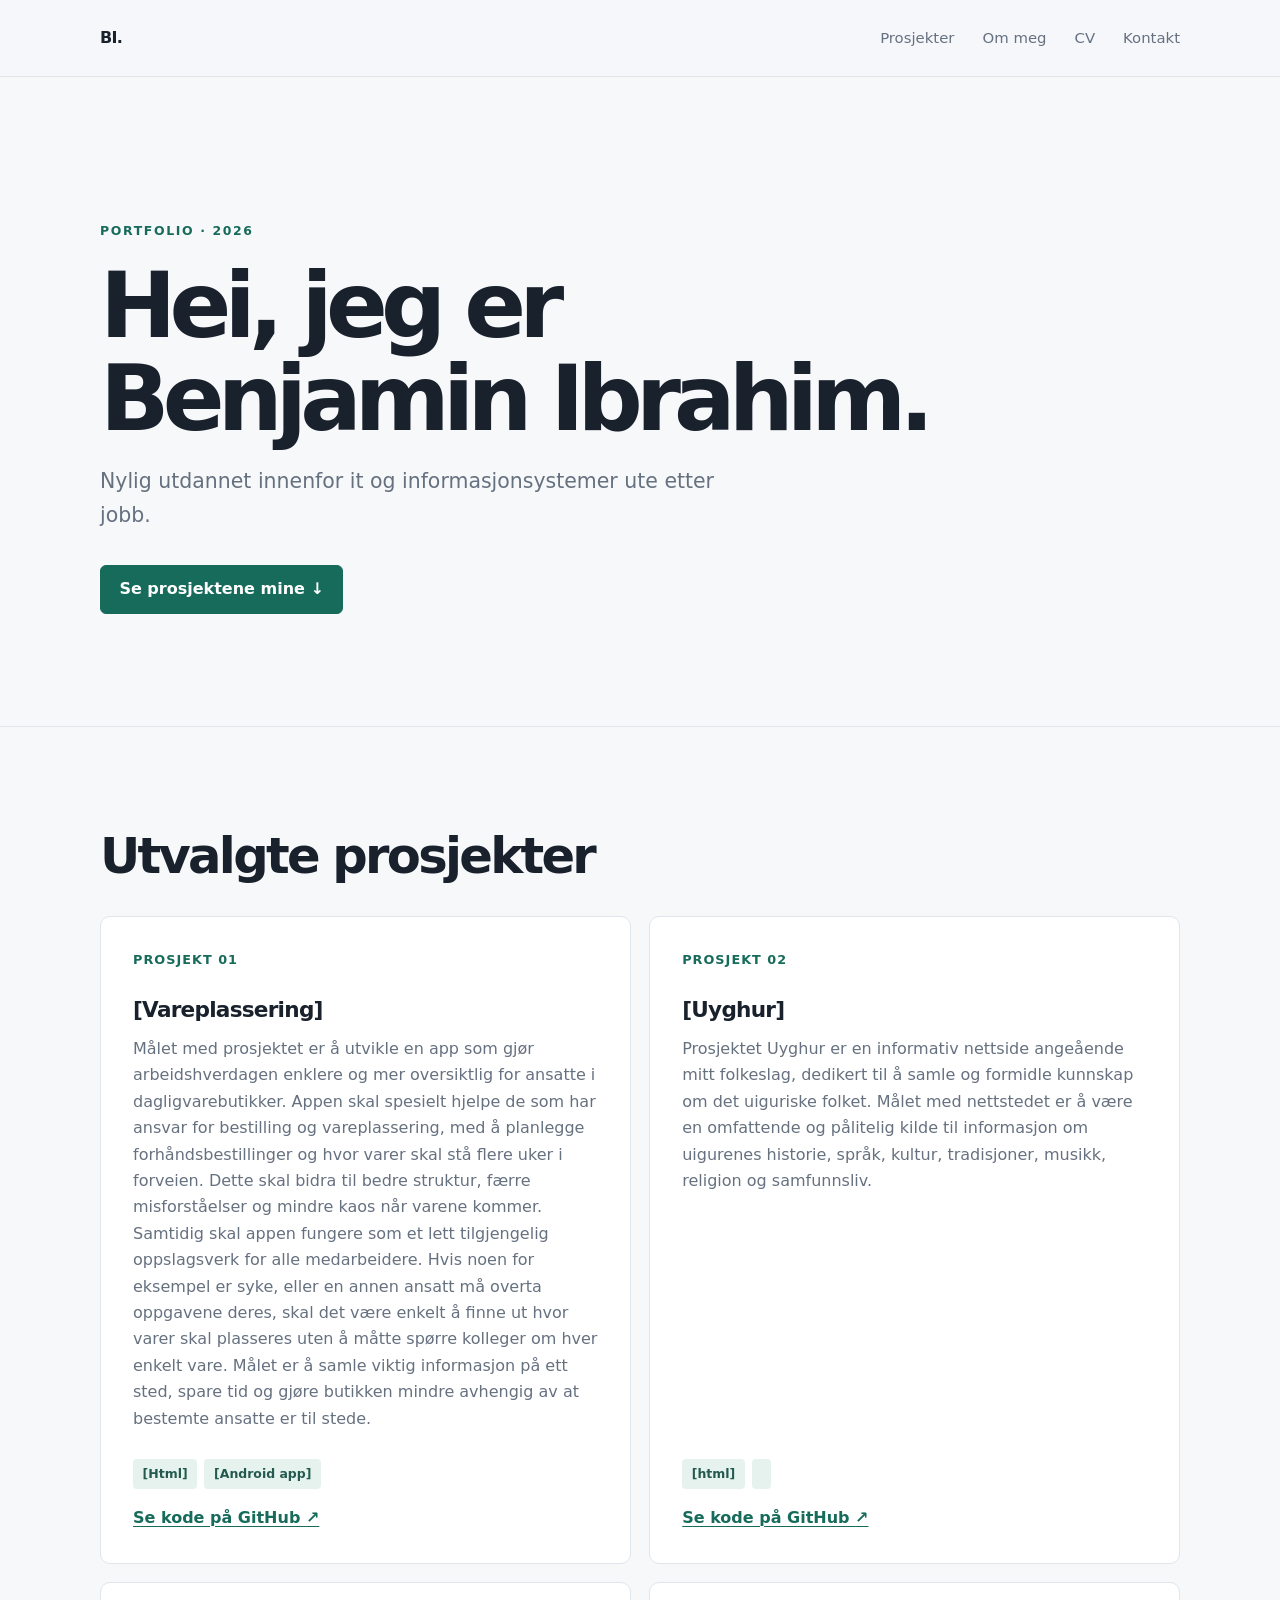
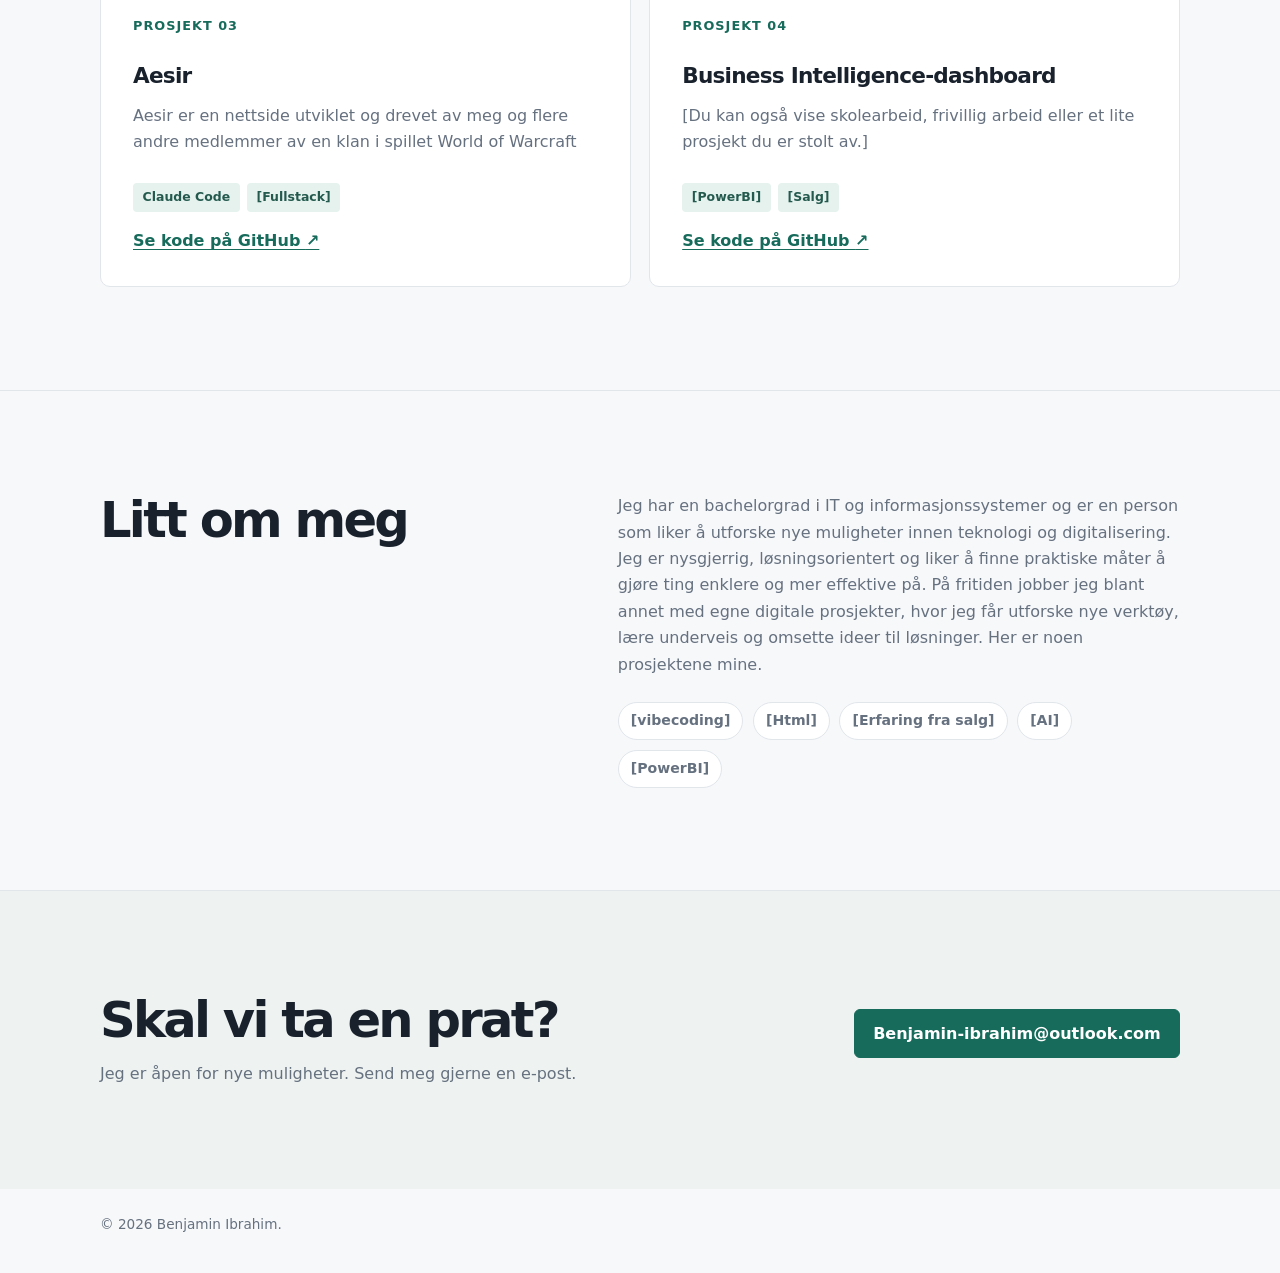
==== index.html @ 0f931510 "Add files via upload" ====
<!doctype html>
<html lang="no">
<head>
  <meta charset="utf-8">
  <meta name="viewport" content="width=device-width, initial-scale=1">
  <meta name="description" content="Portfolio med prosjekter, ferdigheter og kontaktinformasjon.">
  <meta name="theme-color" content="#f7f8fa">
  <title>Benjamin Ibrahim — Portfolio</title>
  <style>
    :root {
      color-scheme: light;
      --background: #f7f8fa;
      --surface: #fff;
      --text: #19212c;
      --muted: #667180;
      --line: #e1e6eb;
      --accent: #176b5b;
      --accent-soft: #e5f2ee;
      --max-width: 1080px;
    }

    * { box-sizing: border-box; }

    html { scroll-behavior: smooth; }

    body {
      margin: 0;
      background: var(--background);
      color: var(--text);
      font-family: Inter, ui-sans-serif, system-ui, -apple-system, BlinkMacSystemFont, "Segoe UI", sans-serif;
      font-size: 16px;
      line-height: 1.65;
      -webkit-font-smoothing: antialiased;
    }

    a { color: inherit; }

    a:focus-visible {
      outline: 3px solid #e2a23a;
      outline-offset: 4px;
      border-radius: 3px;
    }

    .skip-link {
      position: absolute;
      top: -100px;
      left: 1rem;
      z-index: 2;
      padding: .65rem 1rem;
      background: var(--surface);
    }

    .skip-link:focus { top: 1rem; }

    .container {
      width: min(calc(100% - 3rem), var(--max-width));
      margin-inline: auto;
    }

    .site-header {
      border-bottom: 1px solid var(--line);
      background: rgb(247 248 250 / 92%);
    }

    .navigation {
      min-height: 76px;
      display: flex;
      align-items: center;
      justify-content: space-between;
      gap: 2rem;
    }

    .brand {
      font-weight: 750;
      letter-spacing: -.04em;
      text-decoration: none;
    }

    .nav-links {
      display: flex;
      gap: 1.75rem;
      margin: 0;
      padding: 0;
      list-style: none;
    }

    .nav-links a {
      color: var(--muted);
      font-size: .93rem;
      text-decoration: none;
    }

    .nav-links a:hover, .text-link:hover { color: var(--accent); }

    main { overflow: hidden; }

    .hero {
      padding-block: clamp(5rem, 12vw, 9rem) clamp(4.5rem, 9vw, 7rem);
    }

    .eyebrow {
      margin: 0 0 1.1rem;
      color: var(--accent);
      font-size: .78rem;
      font-weight: 750;
      letter-spacing: .13em;
      text-transform: uppercase;
    }

    h1, h2, h3, p { margin-top: 0; }

    h1 {
      max-width: 850px;
      margin-bottom: 1.25rem;
      font-size: clamp(2.8rem, 7.4vw, 5.7rem);
      line-height: 1.02;
      letter-spacing: -.075em;
    }

    .hero-copy {
      max-width: 620px;
      margin-bottom: 2rem;
      color: var(--muted);
      font-size: clamp(1.08rem, 2vw, 1.28rem);
    }

    .button {
      display: inline-flex;
      align-items: center;
      justify-content: center;
      min-height: 48px;
      padding: .65rem 1.15rem;
      border: 1px solid var(--accent);
      border-radius: 6px;
      background: var(--accent);
      color: white;
      font-weight: 700;
      text-decoration: none;
      transition: background-color .18s ease, transform .18s ease;
    }

    .button:hover {
      transform: translateY(-2px);
      background: #105448;
    }

    .section {
      padding-block: clamp(4rem, 8vw, 6.5rem);
      border-top: 1px solid var(--line);
    }

    .section-heading {
      display: flex;
      align-items: end;
      justify-content: space-between;
      gap: 2rem;
      margin-bottom: 2rem;
    }

    .section-heading h2, .about h2, .contact h2 {
      margin-bottom: 0;
      font-size: clamp(2rem, 4.5vw, 3.1rem);
      line-height: 1.1;
      letter-spacing: -.055em;
    }

    .section-note {
      max-width: 390px;
      margin-bottom: .15rem;
      color: var(--muted);
    }

    .project-grid {
      display: grid;
      grid-template-columns: repeat(2, minmax(0, 1fr));
      gap: 1.15rem;
    }

    .project-card {
      min-height: 290px;
      display: flex;
      flex-direction: column;
      padding: clamp(1.4rem, 3vw, 2rem);
      border: 1px solid var(--line);
      border-radius: 10px;
      background: var(--surface);
      transition: border-color .18s ease, transform .18s ease;
    }

    .project-card:hover {
      transform: translateY(-3px);
      border-color: #b6cbc5;
    }

    .project-number {
      margin-bottom: 1.35rem;
      color: var(--accent);
      font-size: .8rem;
      font-weight: 750;
      letter-spacing: .08em;
    }

    .project-card h3 {
      margin-bottom: .55rem;
      font-size: 1.35rem;
      letter-spacing: -.035em;
    }

    .project-card p { color: var(--muted); }

    .tags {
      display: flex;
      flex-wrap: wrap;
      gap: .45rem;
      margin-top: auto;
      padding-top: .7rem;
    }

    .tag {
      padding: .28rem .6rem;
      border-radius: 4px;
      background: var(--accent-soft);
      color: #245a4e;
      font-size: .78rem;
      font-weight: 650;
    }

    .text-link {
      width: fit-content;
      margin-top: 1rem;
      color: var(--accent);
      font-weight: 700;
      text-decoration-thickness: 1px;
      text-underline-offset: 3px;
    }

    .about-layout {
      display: grid;
      grid-template-columns: minmax(0, .85fr) minmax(0, 1.15fr);
      gap: clamp(2rem, 8vw, 7rem);
    }

    .about-copy { color: var(--muted); }

    .about-copy p:last-child { margin-bottom: 0; }

    .skills {
      display: flex;
      flex-wrap: wrap;
      gap: .6rem;
      margin-top: 1.5rem;
    }

    .skill {
      padding: .4rem .75rem;
      border: 1px solid var(--line);
      border-radius: 999px;
      background: var(--surface);
      font-size: .88rem;
      font-weight: 600;
    }

    .contact {
      padding-block: clamp(4rem, 8vw, 6.5rem);
      border-top: 1px solid var(--line);
      background: #eef3f1;
    }

    .contact-layout {
      display: flex;
      align-items: center;
      justify-content: space-between;
      gap: 2rem;
    }

    .contact p {
      max-width: 480px;
      margin: .8rem 0 0;
      color: var(--muted);
    }

    footer {
      padding-block: 1.5rem;
      color: var(--muted);
      font-size: .85rem;
    }

    @media (max-width: 680px) {
      .container { width: min(calc(100% - 2rem), var(--max-width)); }
      .navigation { min-height: 68px; gap: 1rem; }
      .nav-links { gap: .9rem; }
      .nav-links a { font-size: .83rem; }
      .section-heading, .contact-layout { align-items: flex-start; flex-direction: column; }
      .project-grid, .about-layout { grid-template-columns: 1fr; }
      .project-card { min-height: 260px; }
    }

    @media (prefers-reduced-motion: reduce) {
      *, *::before, *::after {
        scroll-behavior: auto !important;
        transition-duration: .01ms !important;
      }
    }
  </style>
</head>
<body>
  <a class="skip-link" href="#innhold">Hopp til innhold</a>
  <header class="site-header">
    <nav class="navigation container" aria-label="Hovedmeny">
      <a class="brand" href="#" aria-label="Benjamin Ibrahim – forsiden">BI.</a>
      <ul class="nav-links">
        <li><a href="#prosjekter">Prosjekter</a></li>
        <li><a href="#om-meg">Om meg</a></li>
        <li><a href="cv.html">CV</a></li>
        <li><a href="#kontakt">Kontakt</a></li>
      </ul>
    </nav>
  </header>

  <main id="innhold">
    <section class="hero container" aria-labelledby="intro-title">
      <p class="eyebrow">Portfolio · 2026</p>
      <h1 id="intro-title">Hei, jeg er Benjamin Ibrahim.</h1>
      <p class="hero-copy">Nylig utdannet innenfor it og informasjonsystemer ute etter jobb.</p>
      <a class="button" href="#prosjekter">Se prosjektene mine <span aria-hidden="true">&nbsp;↓</span></a>
    </section>

    <section class="section" id="prosjekter" aria-labelledby="projects-title">
      <div class="container">
        <div class="section-heading">
          <h2 id="projects-title">Utvalgte prosjekter</h2>
    
        </div>
        <div class="project-grid">
          <article class="project-card">
            <span class="project-number">PROSJEKT 01</span>
            <h3>[Vareplassering]</h3>
            <p>Målet med prosjektet er å utvikle en app som gjør arbeidshverdagen enklere og mer oversiktlig for ansatte i dagligvarebutikker. Appen skal spesielt hjelpe de som har ansvar for bestilling og vareplassering, med å planlegge forhåndsbestillinger og hvor varer skal stå flere uker i forveien. Dette skal bidra til bedre struktur, færre misforståelser og mindre kaos når varene kommer.

Samtidig skal appen fungere som et lett tilgjengelig oppslagsverk for alle medarbeidere. Hvis noen for eksempel er syke, eller en annen ansatt må overta oppgavene deres, skal det være enkelt å finne ut hvor varer skal plasseres uten å måtte spørre kolleger om hver enkelt vare. Målet er å samle viktig informasjon på ett sted, spare tid og gjøre butikken mindre avhengig av at bestemte ansatte er til stede.</p>
            <div class="tags" aria-label="Teknologier">
              <span class="tag">[Html]</span>
              <span class="tag">[Android app]</span>
            </div>
            <a class="text-link" href="https://github.com/" target="_blank" rel="noreferrer">Se kode på GitHub <span aria-hidden="true">↗</span></a>
          </article>
          <article class="project-card">
            <span class="project-number">PROSJEKT 02</span>
            <h3>[Uyghur]</h3>
            <p>Prosjektet Uyghur er en informativ nettside angeående mitt folkeslag, dedikert til å samle og formidle kunnskap om det uiguriske folket. Målet med nettstedet er å være en omfattende og pålitelig kilde til informasjon om uigurenes historie, språk, kultur, tradisjoner, musikk, religion og samfunnsliv.</p>
            <div class="tags" aria-label="Teknologier">
              <span class="tag">[html]</span>
              <span class="tag"></span>
            </div>
            <a class="text-link" href="https://github.com/" target="_blank" rel="noreferrer">Se kode på GitHub <span aria-hidden="true">↗</span></a>
          </article>
          <article class="project-card">
            <span class="project-number">PROSJEKT 03</span>
            <h3>Aesir</h3>
            <p>Aesir er en nettside utviklet og drevet av meg og flere andre medlemmer av en klan i spillet World of Warcraft</p>
            <div class="tags" aria-label="Teknologier">
              <span class="tag">Claude Code</span>
              <span class="tag">[Fullstack]</span>
            </div>
            <a class="text-link" href="https://github.com/" target="_blank" rel="noreferrer">Se kode på GitHub <span aria-hidden="true">↗</span></a>
          </article>
          <article class="project-card">
            <span class="project-number">PROSJEKT 04</span>
            <h3>Business Intelligence-dashboard</h3>
            <p>[Du kan også vise skolearbeid, frivillig arbeid eller et lite prosjekt du er stolt av.]</p>
            <div class="tags" aria-label="Teknologier">
              <span class="tag">[PowerBI]</span>
              <span class="tag">[Salg]</span>
            </div>
            <a class="text-link" href="https://github.com/" target="_blank" rel="noreferrer">Se kode på GitHub <span aria-hidden="true">↗</span></a>
          </article>
        </div>
      </div>
    </section>

    <section class="section about" id="om-meg" aria-labelledby="about-title">
      <div class="container about-layout">
        <h2 id="about-title">Litt om meg</h2>
        <div class="about-copy">
          <p>Jeg har en bachelorgrad i IT og informasjonssystemer og er en person som liker å utforske nye muligheter innen teknologi og digitalisering. Jeg er nysgjerrig, løsningsorientert og liker å finne praktiske måter å gjøre ting enklere og mer effektive på. På fritiden jobber jeg blant annet med egne digitale prosjekter, hvor jeg får utforske nye verktøy, lære underveis og omsette ideer til løsninger. Her er noen prosjektene mine.</p>
          <p></p>
          <div class="skills" aria-label="Ferdigheter">
            <span class="skill">[vibecoding]</span>
            <span class="skill">[Html]</span>
            <span class="skill">[Erfaring fra salg]</span>
            <span class="skill">[AI]</span>
            <span class="skill">[PowerBI]</span>
          </div>
        </div>
      </div>
    </section>

    <section class="contact" id="kontakt" aria-labelledby="contact-title">
      <div class="container contact-layout">
        <div>
          <h2 id="contact-title">Skal vi ta en prat?</h2>
          <p>Jeg er åpen for nye muligheter. Send meg gjerne en e-post.</p>
        </div>
        <div>
          <a class="button" href="mailto:epost@eksempel.no">Benjamin-ibrahim@outlook.com</a>
          <p><a class="text-link" href="https://www.linkedin.com/" target="_blank" rel="noreferrer"></span></a></p>
        </div>
      </div>
    </section>
  </main>

  <footer class="container">
    <p>© 2026 Benjamin Ibrahim.</p>
  </footer>
</body>
</html>
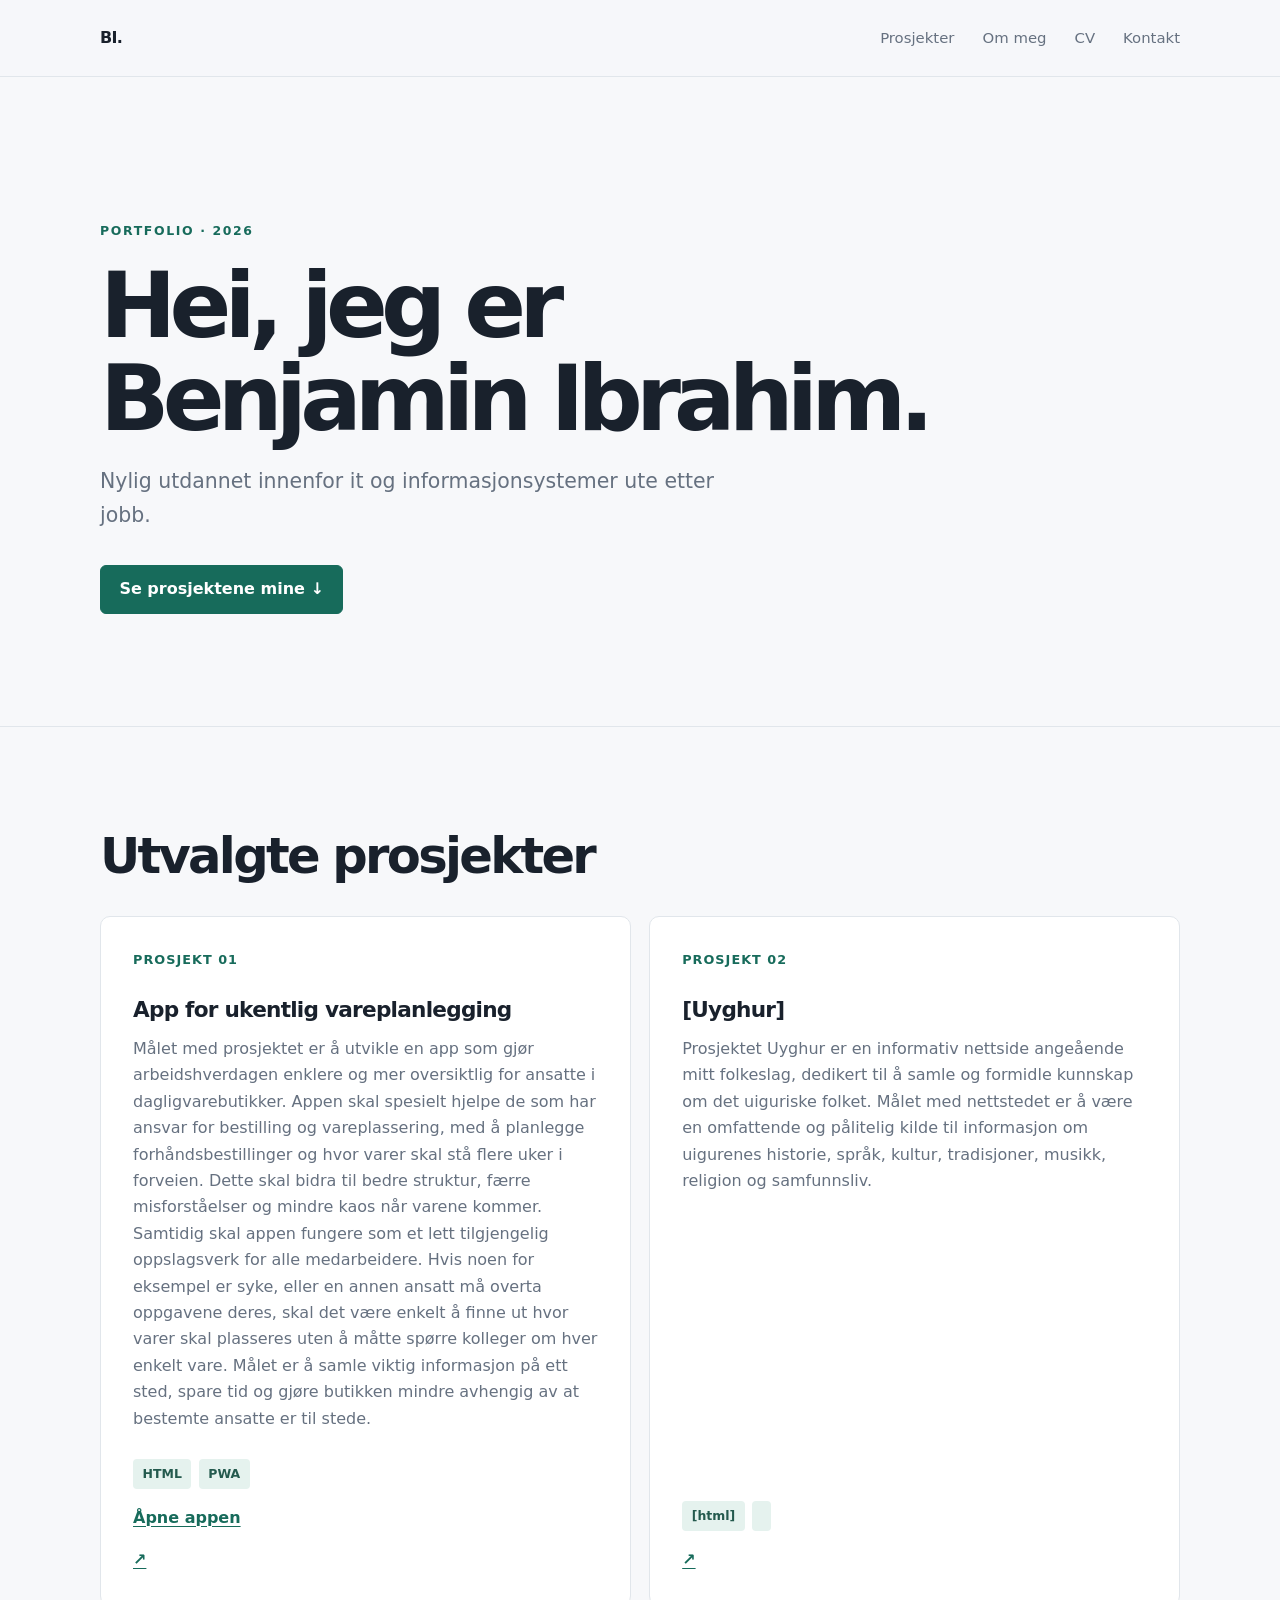
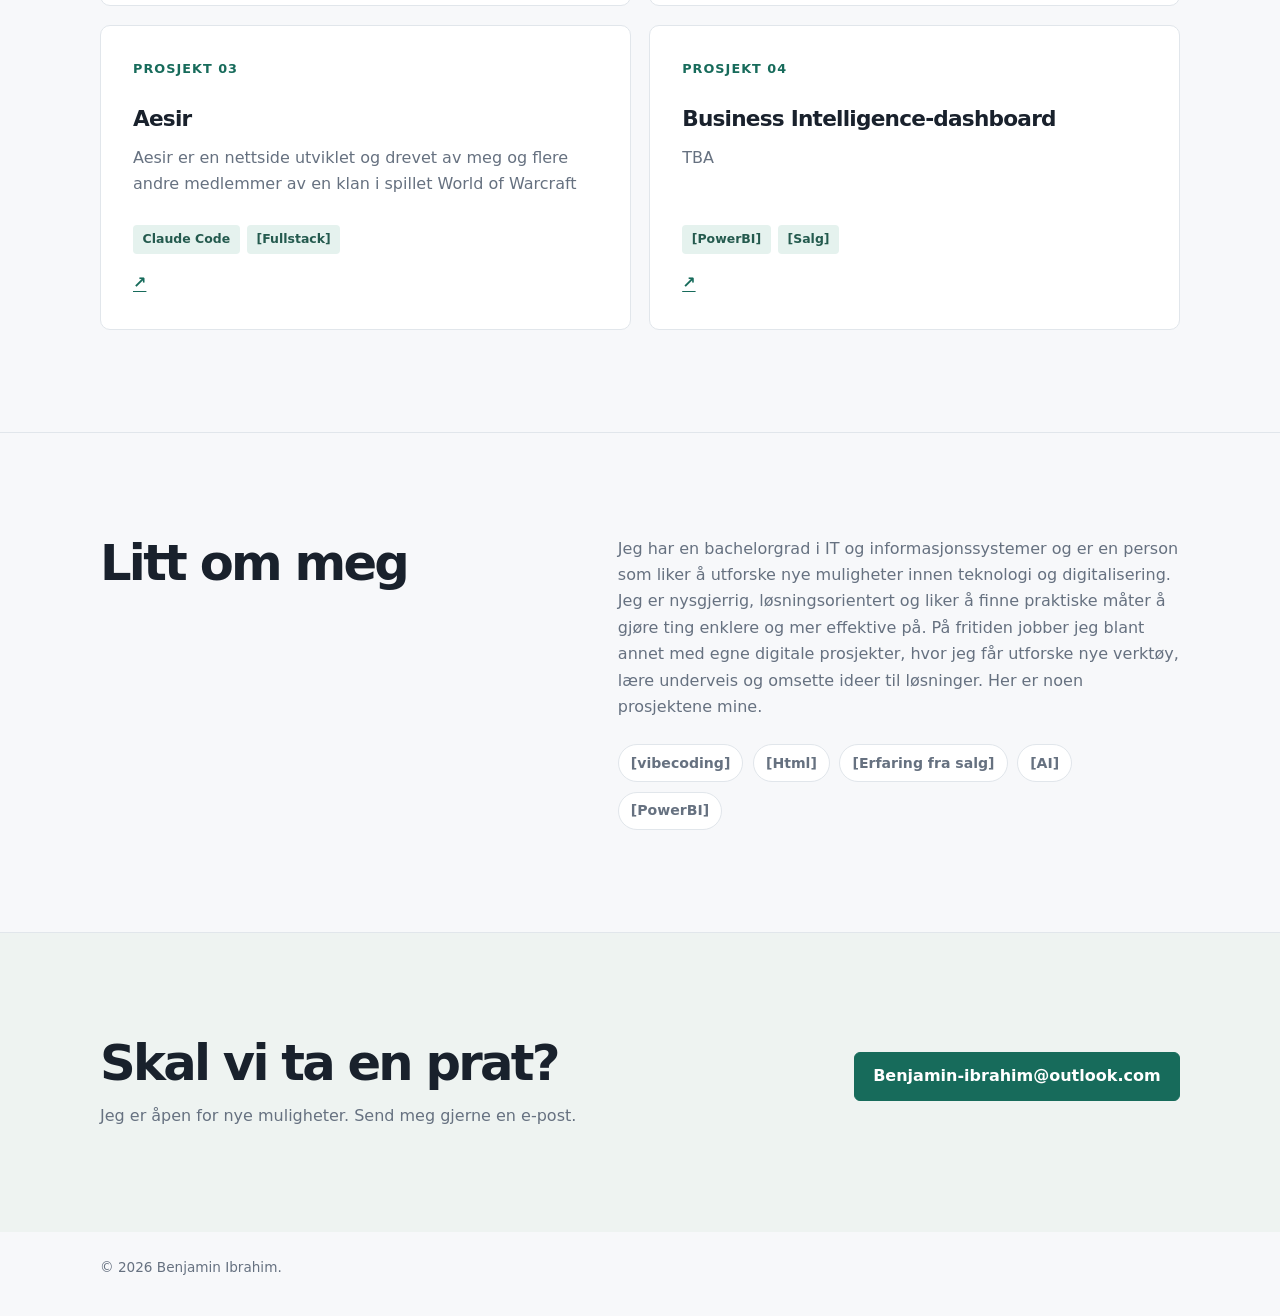
==== commit db1d9bb8: "Link portfolio to weekly planning app" ====
--- a/index.html
+++ b/index.html
@@ -334,15 +334,16 @@
         <div class="project-grid">
           <article class="project-card">
             <span class="project-number">PROSJEKT 01</span>
-            <h3>[Vareplassering]</h3>
+            <h3>App for ukentlig vareplanlegging</h3>
             <p>Målet med prosjektet er å utvikle en app som gjør arbeidshverdagen enklere og mer oversiktlig for ansatte i dagligvarebutikker. Appen skal spesielt hjelpe de som har ansvar for bestilling og vareplassering, med å planlegge forhåndsbestillinger og hvor varer skal stå flere uker i forveien. Dette skal bidra til bedre struktur, færre misforståelser og mindre kaos når varene kommer.
 
 Samtidig skal appen fungere som et lett tilgjengelig oppslagsverk for alle medarbeidere. Hvis noen for eksempel er syke, eller en annen ansatt må overta oppgavene deres, skal det være enkelt å finne ut hvor varer skal plasseres uten å måtte spørre kolleger om hver enkelt vare. Målet er å samle viktig informasjon på ett sted, spare tid og gjøre butikken mindre avhengig av at bestemte ansatte er til stede.</p>
             <div class="tags" aria-label="Teknologier">
-              <span class="tag">[Html]</span>
-              <span class="tag">[Android app]</span>
+              <span class="tag">HTML</span>
+              <span class="tag">PWA</span>
             </div>
-            <a class="text-link" href="https://github.com/" target="_blank" rel="noreferrer">Se kode på GitHub <span aria-hidden="true">↗</span></a>
+            <a class="text-link" href="vareplanlegger/vareplanlegger.html">Åpne appen <span aria-hidden="true"></span></a>
+            <a class="text-link" href="https://github.com/benjaminibrahim94-gif/benjamin-portfolio/tree/main/vareplanlegger" target="_blank" rel="noreferrer"><span aria-hidden="true">↗</span></a>
           </article>
           <article class="project-card">
             <span class="project-number">PROSJEKT 02</span>
@@ -352,7 +353,7 @@
               <span class="tag">[html]</span>
               <span class="tag"></span>
             </div>
-            <a class="text-link" href="https://github.com/" target="_blank" rel="noreferrer">Se kode på GitHub <span aria-hidden="true">↗</span></a>
+            <a class="text-link" href="https://github.com/" target="_blank" rel="noreferrer"><span aria-hidden="true">↗</span></a>
           </article>
           <article class="project-card">
             <span class="project-number">PROSJEKT 03</span>
@@ -362,17 +363,17 @@
               <span class="tag">Claude Code</span>
               <span class="tag">[Fullstack]</span>
             </div>
-            <a class="text-link" href="https://github.com/" target="_blank" rel="noreferrer">Se kode på GitHub <span aria-hidden="true">↗</span></a>
+            <a class="text-link" href="https://github.com/" target="_blank" rel="noreferrer"><span aria-hidden="true">↗</span></a>
           </article>
           <article class="project-card">
             <span class="project-number">PROSJEKT 04</span>
             <h3>Business Intelligence-dashboard</h3>
-            <p>[Du kan også vise skolearbeid, frivillig arbeid eller et lite prosjekt du er stolt av.]</p>
+            <p>TBA</p>
             <div class="tags" aria-label="Teknologier">
               <span class="tag">[PowerBI]</span>
               <span class="tag">[Salg]</span>
             </div>
-            <a class="text-link" href="https://github.com/" target="_blank" rel="noreferrer">Se kode på GitHub <span aria-hidden="true">↗</span></a>
+            <a class="text-link" href="https://github.com/" target="_blank" rel="noreferrer"><span aria-hidden="true">↗</span></a>
           </article>
         </div>
       </div>
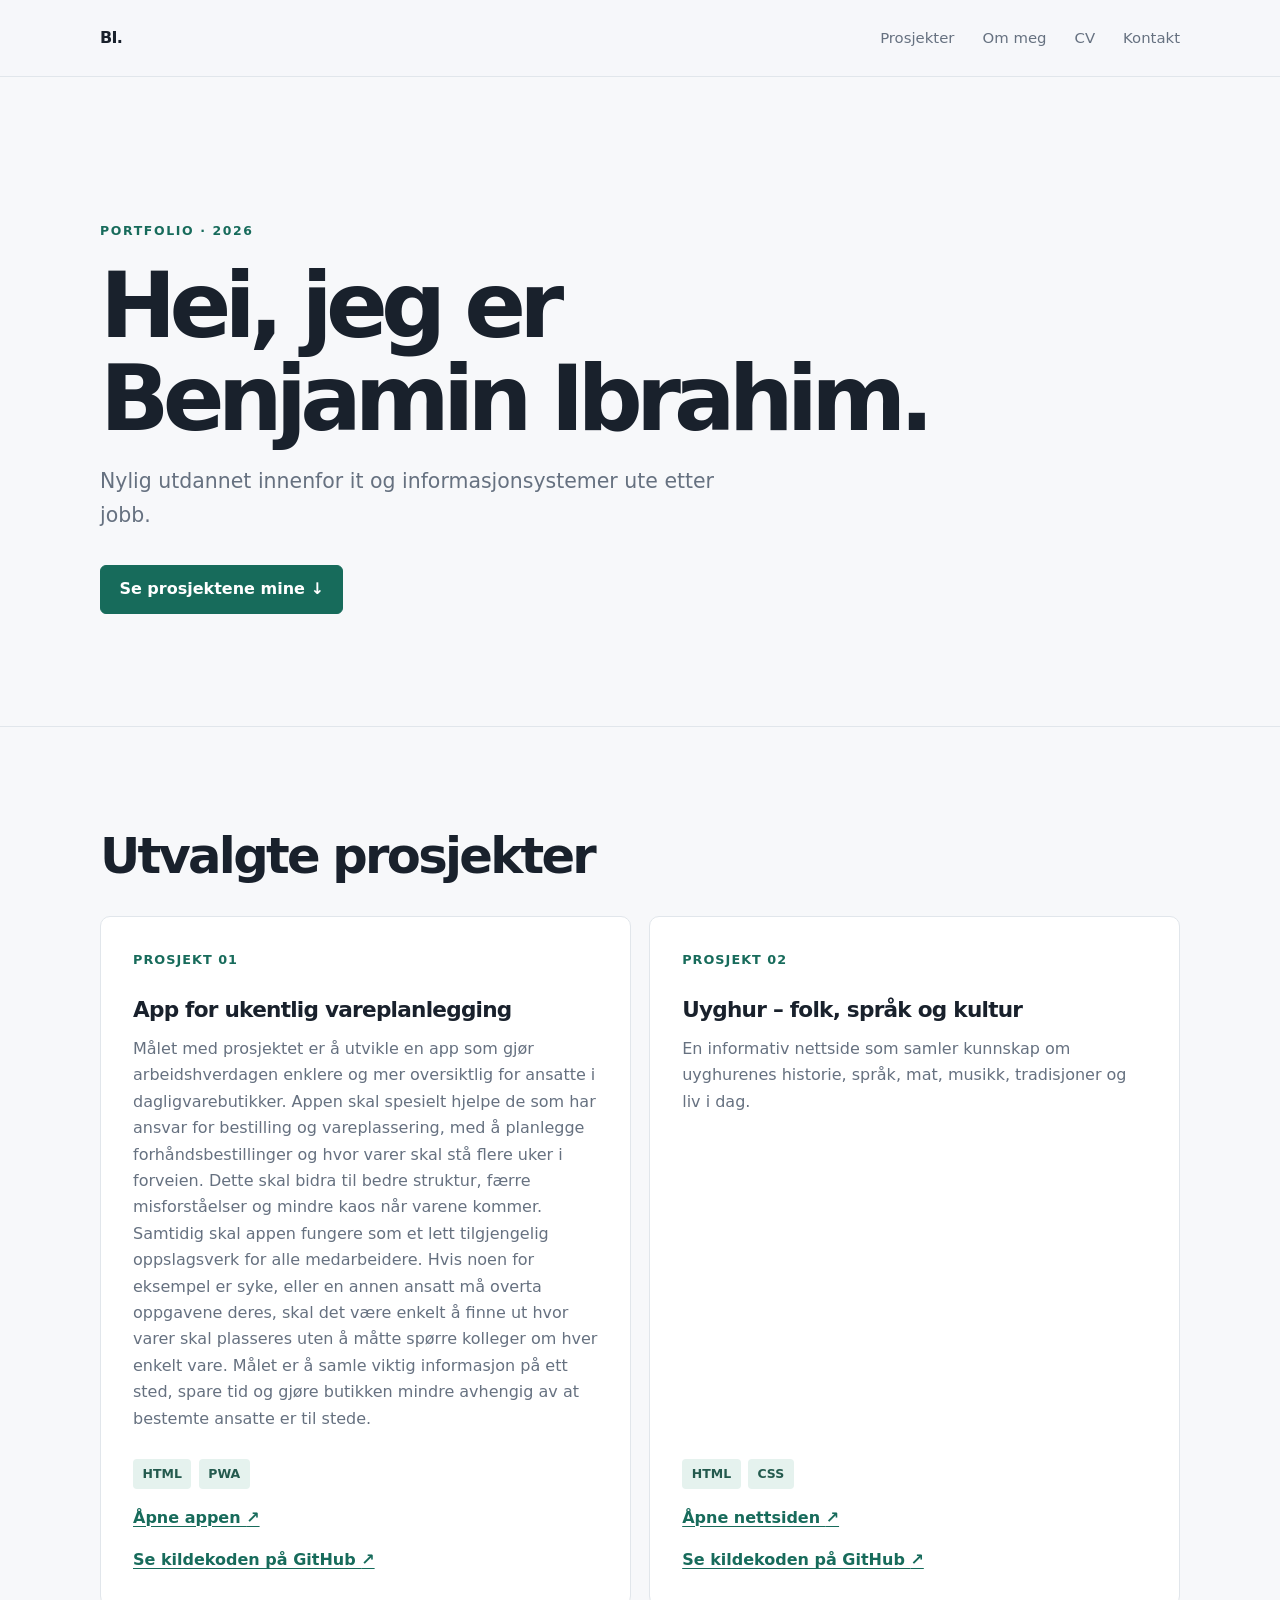
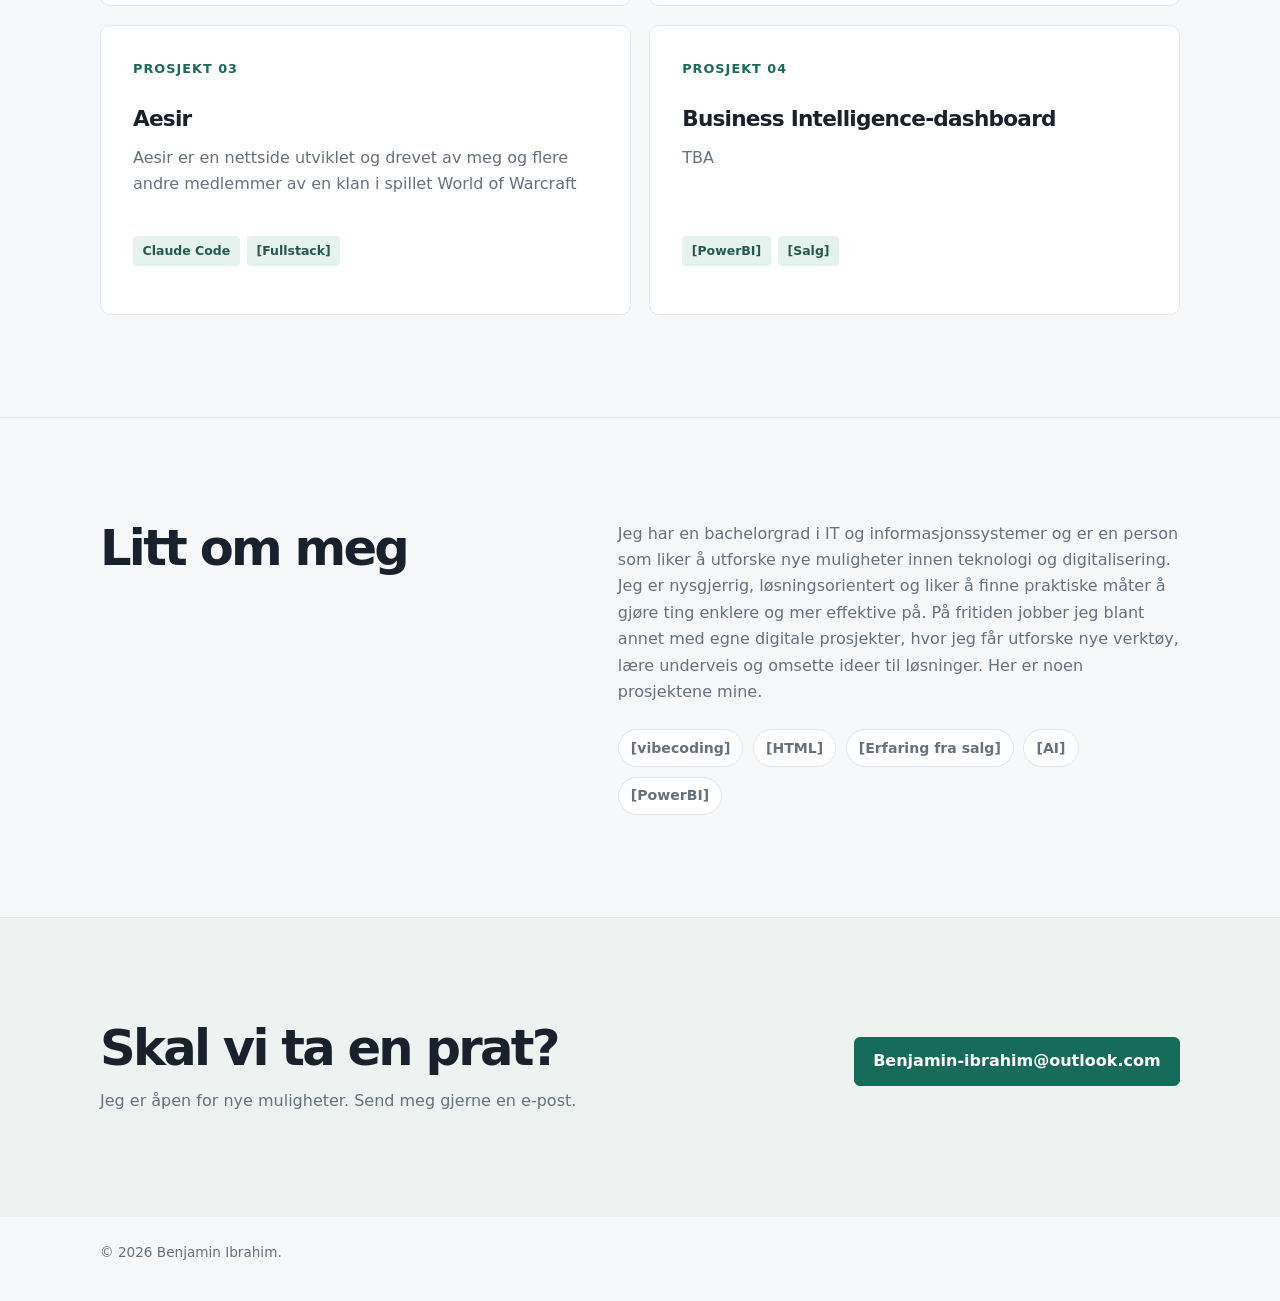
==== commit 8817a24f: "Link Uyghur project on portfolio" ====
--- a/index.html
+++ b/index.html
@@ -342,18 +342,19 @@
               <span class="tag">HTML</span>
               <span class="tag">PWA</span>
             </div>
-            <a class="text-link" href="vareplanlegger/vareplanlegger.html">Åpne appen <span aria-hidden="true"></span></a>
-            <a class="text-link" href="https://github.com/benjaminibrahim94-gif/benjamin-portfolio/tree/main/vareplanlegger" target="_blank" rel="noreferrer"><span aria-hidden="true">↗</span></a>
+            <a class="text-link" href="vareplanlegger/vareplanlegger.html">Åpne appen <span aria-hidden="true">↗</span></a>
+            <a class="text-link" href="https://github.com/benjaminibrahim94-gif/benjamin-portfolio/tree/main/vareplanlegger" target="_blank" rel="noreferrer">Se kildekoden på GitHub <span aria-hidden="true">↗</span></a>
           </article>
           <article class="project-card">
             <span class="project-number">PROSJEKT 02</span>
-            <h3>[Uyghur]</h3>
-            <p>Prosjektet Uyghur er en informativ nettside angeående mitt folkeslag, dedikert til å samle og formidle kunnskap om det uiguriske folket. Målet med nettstedet er å være en omfattende og pålitelig kilde til informasjon om uigurenes historie, språk, kultur, tradisjoner, musikk, religion og samfunnsliv.</p>
+            <h3>Uyghur – folk, språk og kultur</h3>
+            <p>En informativ nettside som samler kunnskap om uyghurenes historie, språk, mat, musikk, tradisjoner og liv i dag.</p>
             <div class="tags" aria-label="Teknologier">
-              <span class="tag">[html]</span>
-              <span class="tag"></span>
+              <span class="tag">HTML</span>
+              <span class="tag">CSS</span>
             </div>
-            <a class="text-link" href="https://github.com/" target="_blank" rel="noreferrer"><span aria-hidden="true">↗</span></a>
+            <a class="text-link" href="uyghur/index.html">Åpne nettsiden <span aria-hidden="true">↗</span></a>
+            <a class="text-link" href="https://github.com/benjaminibrahim94-gif/benjamin-portfolio/tree/main/uyghur" target="_blank" rel="noreferrer">Se kildekoden på GitHub <span aria-hidden="true">↗</span></a>
           </article>
           <article class="project-card">
             <span class="project-number">PROSJEKT 03</span>
@@ -363,7 +364,7 @@
               <span class="tag">Claude Code</span>
               <span class="tag">[Fullstack]</span>
             </div>
-            <a class="text-link" href="https://github.com/" target="_blank" rel="noreferrer"><span aria-hidden="true">↗</span></a>
+            <a class="text-link" href="https://github.com/" target="_blank" rel="noreferrer"><span aria-hidden="true"></span></a>
           </article>
           <article class="project-card">
             <span class="project-number">PROSJEKT 04</span>
@@ -373,7 +374,7 @@
               <span class="tag">[PowerBI]</span>
               <span class="tag">[Salg]</span>
             </div>
-            <a class="text-link" href="https://github.com/" target="_blank" rel="noreferrer"><span aria-hidden="true">↗</span></a>
+            <a class="text-link" href="https://github.com/" target="_blank" rel="noreferrer"><span aria-hidden="true"></span></a>
           </article>
         </div>
       </div>
@@ -387,7 +388,7 @@
           <p></p>
           <div class="skills" aria-label="Ferdigheter">
             <span class="skill">[vibecoding]</span>
-            <span class="skill">[Html]</span>
+            <span class="skill">[HTML]</span>
             <span class="skill">[Erfaring fra salg]</span>
             <span class="skill">[AI]</span>
             <span class="skill">[PowerBI]</span>
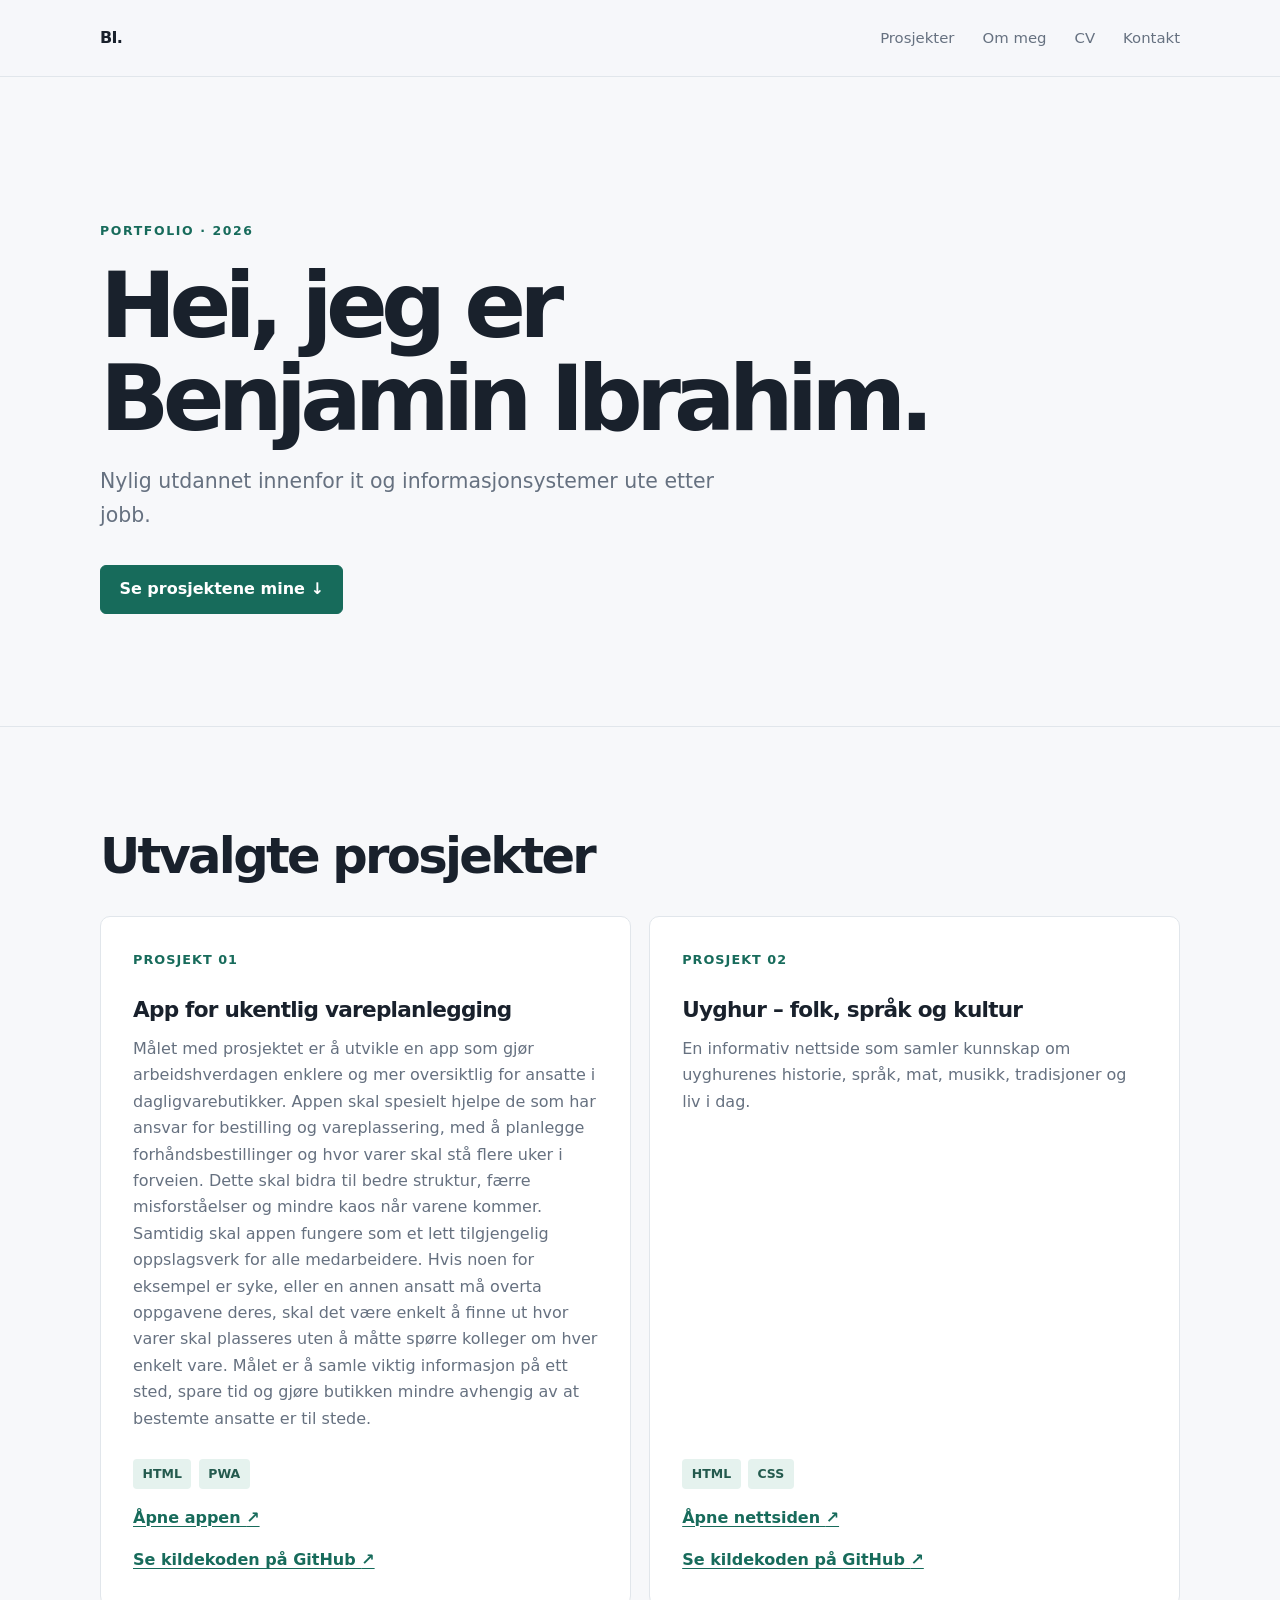
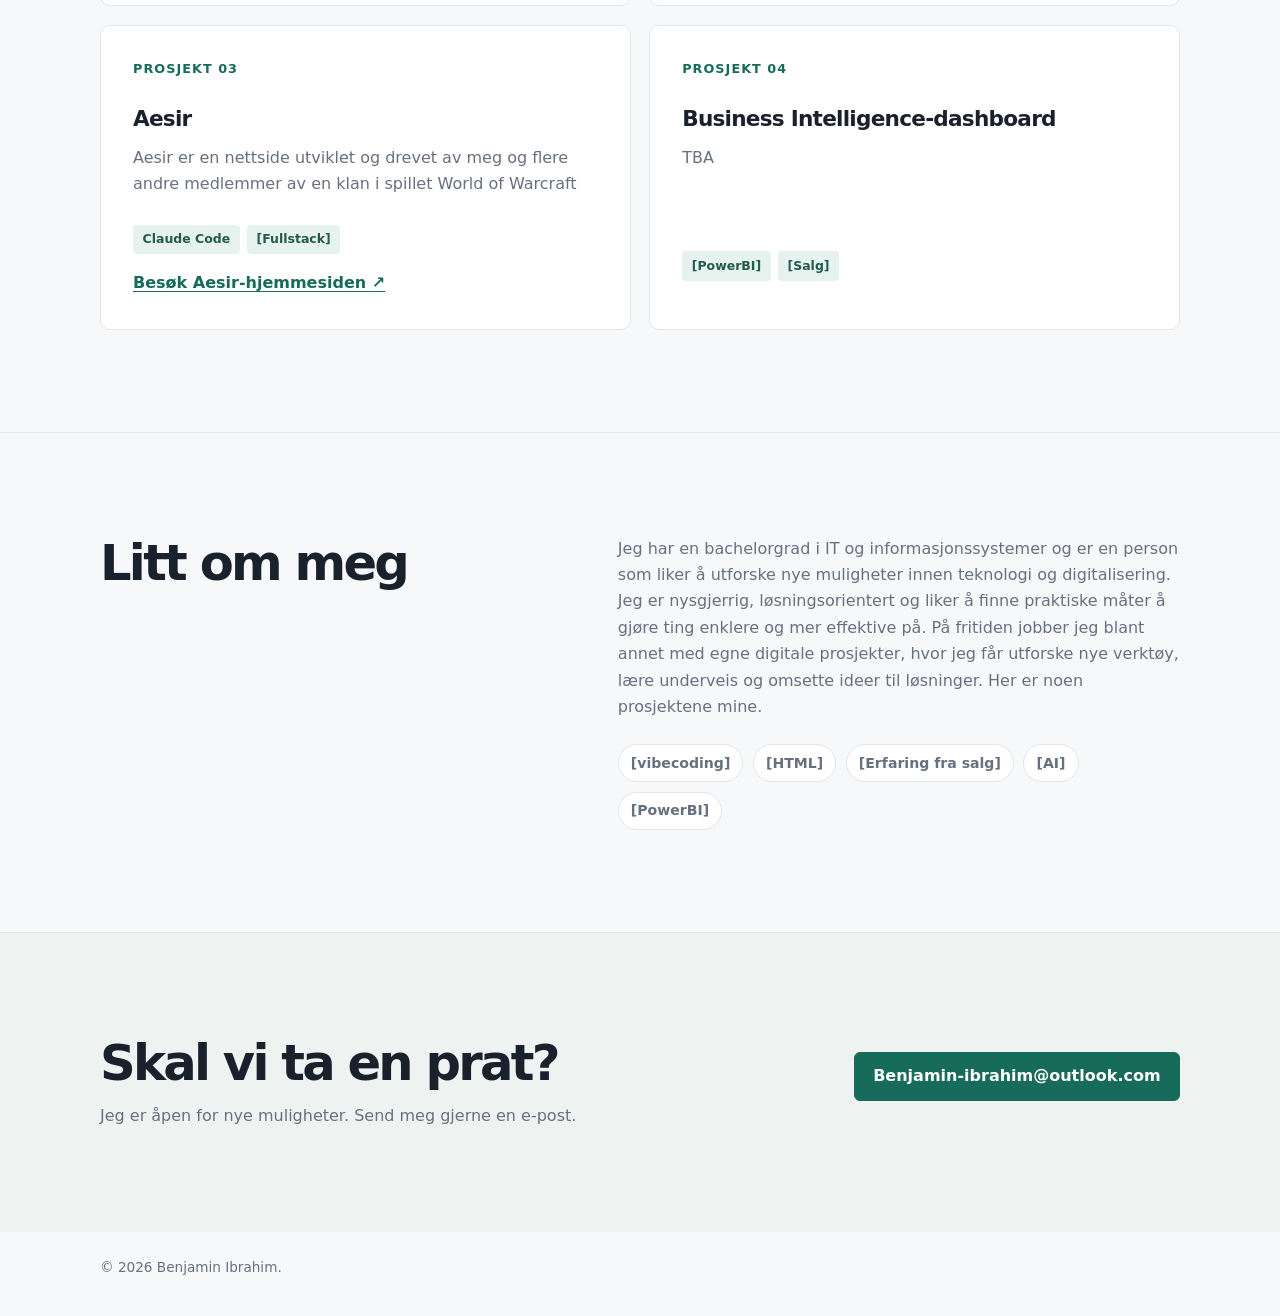
==== commit 070b9709: "Link Aesir project homepage" ====
--- a/index.html
+++ b/index.html
@@ -364,7 +364,7 @@
               <span class="tag">Claude Code</span>
               <span class="tag">[Fullstack]</span>
             </div>
-            <a class="text-link" href="https://github.com/" target="_blank" rel="noreferrer"><span aria-hidden="true"></span></a>
+            <a class="text-link" href="http://www.guild-aesir.com/" target="_blank" rel="noreferrer">Besøk Aesir-hjemmesiden <span aria-hidden="true">↗</span></a>
           </article>
           <article class="project-card">
             <span class="project-number">PROSJEKT 04</span>
